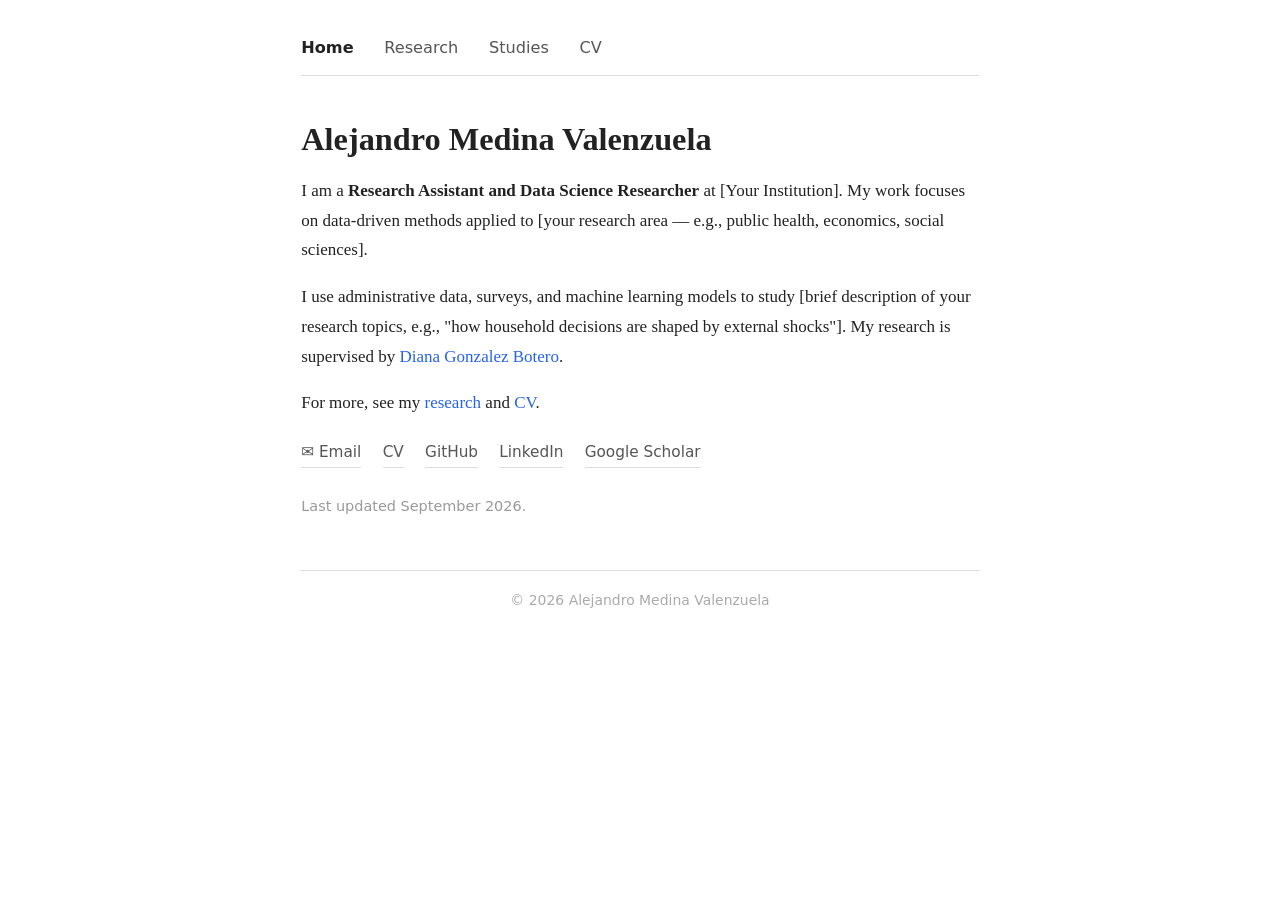
==== index.html @ 5352225d "Initial commit: add portfolio website" ====
<!DOCTYPE html>
<html lang="en">
<head>
  <meta charset="UTF-8" />
  <meta name="viewport" content="width=device-width, initial-scale=1.0" />
  <title>Alejandro Medina — Data Science Researcher</title>
  <link rel="stylesheet" href="style.css" />
</head>

<body>

  <!-- ── Navigation ── -->
  <nav>
    <a href="index.html" class="active">Home</a>
    <a href="research.html">Research</a>
    <a href="studies.html">Studies</a>
    <a href="cv.pdf" target="_blank">CV</a>
  </nav>

  <!-- ── Main Content ── -->
  <main>

    <section class="bio">
      <h1>Alejandro Medina Valenzuela</h1>
      <p>
        I am a <strong>Research Assistant and Data Science Researcher</strong>
        at [Your Institution]. My work focuses on
        data-driven methods applied to [your research area — e.g., public health,
        economics, social sciences].
      </p>
      <p>
        I use administrative data, surveys, and machine learning models to
        study [brief description of your research topics, e.g., "how household
        decisions are shaped by external shocks"].
        My research is supervised by
        <a href="#">Diana Gonzalez Botero</a>.
      </p>
      <p>
        For more, see my <a href="research.html">research</a> and
        <a href="cv.pdf" target="_blank">CV</a>.
      </p>

      <!-- Contact links -->
      <div class="links">
        <a href="mailto:your@email.com">✉ Email</a>
        <a href="cv.pdf" target="_blank">CV</a>
        <a href="https://github.com/yourusername" target="_blank">GitHub</a>
        <a href="https://linkedin.com/in/yourprofile" target="_blank">LinkedIn</a>
        <a href="https://scholar.google.com" target="_blank">Google Scholar</a>
      </div>

      <p class="updated">Last updated September 2026.</p>
    </section>

  </main>

  <!-- ── Footer ── -->
  <footer>
    <p>© 2026 Alejandro Medina Valenzuela</p>
  </footer>

</body>
</html>
---- style.css ----
/* ─────────────────────────────────────────
   BASE RESET & VARIABLES
───────────────────────────────────────── */
*, *::before, *::after {
  box-sizing: border-box;
  margin: 0;
  padding: 0;
}

:root {
  --color-text:       #222;
  --color-muted:      #555;
  --color-link:       #2563eb;
  --color-link-hover: #1d4ed8;
  --color-border:     #ddd;
  --color-bg:         #fff;
  --font-body:        Georgia, 'Times New Roman', serif;
  --font-ui:          system-ui, -apple-system, sans-serif;
  --max-width:        720px;
  --spacing-section:  2.5rem;
}

/* ─────────────────────────────────────────
   BODY & LAYOUT
───────────────────────────────────────── */
html {
  font-size: 17px;
  scroll-behavior: smooth;
}

body {
  font-family:    var(--font-body);
  color:          var(--color-text);
  background:     var(--color-bg);
  line-height:    1.75;
  padding:        2rem 1.25rem 4rem;
  max-width:      var(--max-width);
  margin:         0 auto;
}

/* ─────────────────────────────────────────
   NAVIGATION
───────────────────────────────────────── */
nav {
  margin-bottom: 2.5rem;
  padding-bottom: 0.75rem;
  border-bottom: 1px solid var(--color-border);
  font-family: var(--font-ui);
  font-size: 0.95rem;
}

nav a {
  margin-right:    1.5rem;
  color:           var(--color-muted);
  text-decoration: none;
  transition:      color 0.2s;
}

nav a:hover,
nav a.active {
  color: var(--color-text);
  font-weight: 600;
}

/* ─────────────────────────────────────────
   HEADINGS
───────────────────────────────────────── */
h1 {
  font-size:     1.9rem;
  font-weight:   700;
  margin-bottom: 1rem;
  line-height:   1.25;
}

h2 {
  font-size:     1.5rem;
  font-weight:   700;
  margin-bottom: 1.5rem;
  border-bottom: 1px solid var(--color-border);
  padding-bottom: 0.5rem;
}

h3 {
  font-size:     1.1rem;
  font-weight:   700;
  margin-bottom: 1rem;
  color:         var(--color-muted);
  text-transform: uppercase;
  letter-spacing: 0.04em;
  font-family:   var(--font-ui);
}

/* ─────────────────────────────────────────
   PARAGRAPHS & TEXT
───────────────────────────────────────── */
p {
  margin-bottom: 1rem;
}

a {
  color:           var(--color-link);
  text-decoration: none;
}

a:hover {
  color:           var(--color-link-hover);
  text-decoration: underline;
}

strong {
  font-weight: 700;
}

em {
  font-style: italic;
}

/* ─────────────────────────────────────────
   BIO SECTION (home page)
───────────────────────────────────────── */
.bio {
  margin-top: 0.5rem;
}

/* ─────────────────────────────────────────
   CONTACT / LINKS ROW
───────────────────────────────────────── */
.links {
  display:        flex;
  flex-wrap:      wrap;
  gap:            0.5rem 1.25rem;
  margin:         1.25rem 0;
  font-family:    var(--font-ui);
  font-size:      0.9rem;
}

.links a {
  color:           var(--color-muted);
  text-decoration: none;
  border-bottom:   1px solid var(--color-border);
  padding-bottom:  1px;
  transition:      color 0.2s, border-color 0.2s;
}

.links a:hover {
  color:        var(--color-link);
  border-color: var(--color-link);
}

/* ─────────────────────────────────────────
   LAST UPDATED LINE
───────────────────────────────────────── */
.updated {
  font-size:   0.85rem;
  color:       #999;
  font-family: var(--font-ui);
  margin-top:  1.5rem;
}

/* ─────────────────────────────────────────
   RESEARCH SECTIONS
───────────────────────────────────────── */
.research-section {
  margin-bottom: var(--spacing-section);
}

.paper {
  margin-bottom: 1.5rem;
  padding-bottom: 1.5rem;
  border-bottom: 1px dashed var(--color-border);
}

.paper:last-child {
  border-bottom: none;
}

.paper-title {
  font-weight:   600;
  margin-bottom: 0.25rem;
  font-size:     1rem;
}

.paper-meta {
  font-size:     0.88rem;
  color:         var(--color-muted);
  font-family:   var(--font-ui);
  margin-bottom: 0.4rem;
}

.paper-abstract {
  font-size:   0.93rem;
  color:       #444;
  margin-bottom: 0;
}

/* ─────────────────────────────────────────
   LISTS
───────────────────────────────────────── */
ul {
  padding-left: 1.4rem;
}

ul li {
  margin-bottom: 0.4rem;
  font-size:     0.95rem;
}

/* ─────────────────────────────────────────
   FOOTER
───────────────────────────────────────── */
footer {
  margin-top:    3rem;
  padding-top:   1rem;
  border-top:    1px solid var(--color-border);
  font-size:     0.82rem;
  color:         #aaa;
  font-family:   var(--font-ui);
  text-align:    center;
}

/* ─────────────────────────────────────────
   RESPONSIVE — small screens
───────────────────────────────────────── */
@media (max-width: 540px) {
  html   { font-size: 15px; }
  h1     { font-size: 1.5rem; }
  nav a  { margin-right: 0.9rem; }
}
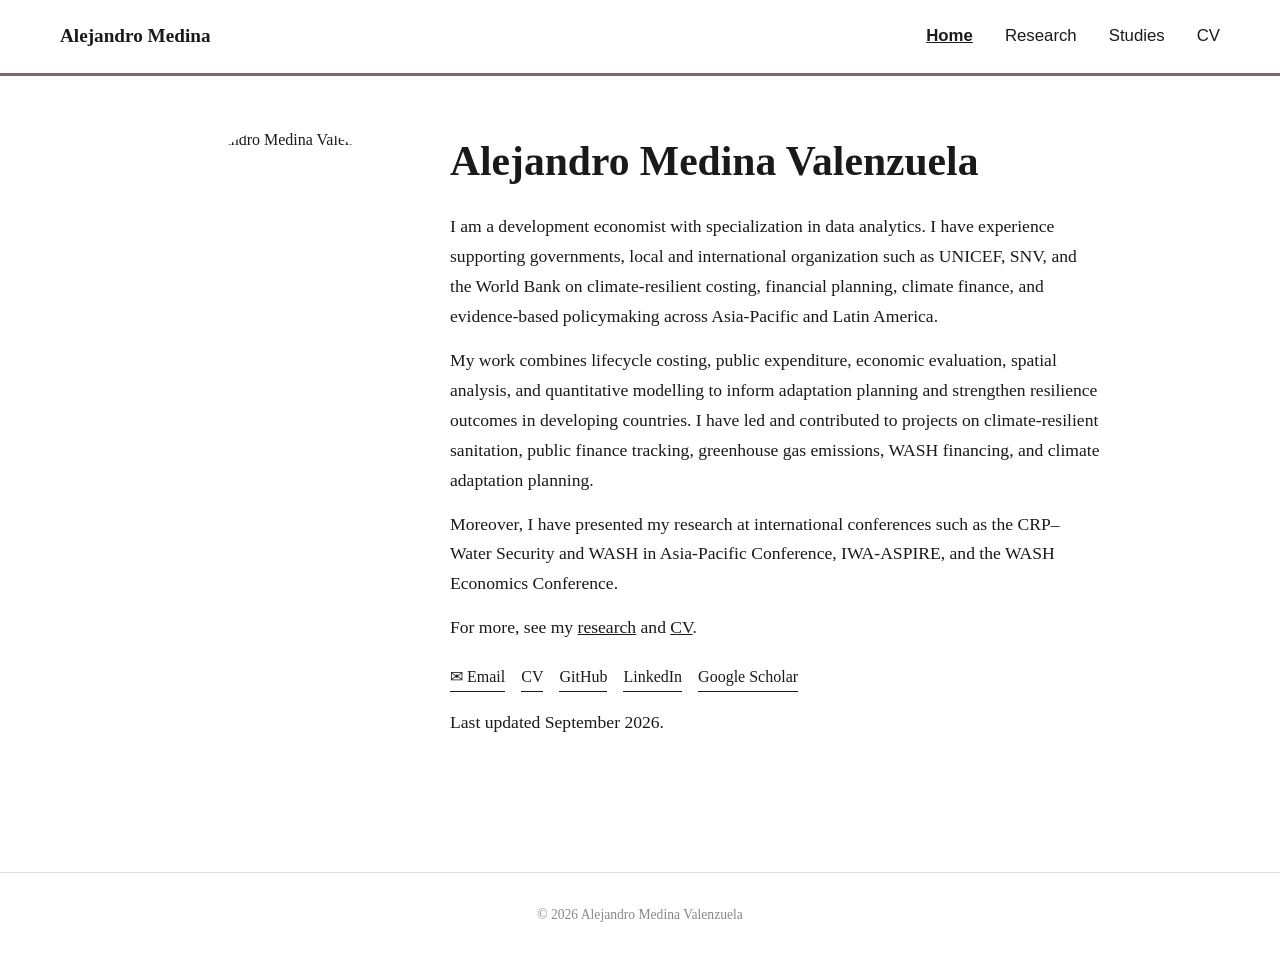
==== commit dfbae1fc: "Update bio section and file index and css" ====
--- a/index.html
+++ b/index.html
@@ -11,45 +11,69 @@
 
   <!-- ── Navigation ── -->
   <nav>
-    <a href="index.html" class="active">Home</a>
-    <a href="research.html">Research</a>
-    <a href="studies.html">Studies</a>
-    <a href="cv.pdf" target="_blank">CV</a>
+    <span class="nav-name">Alejandro Medina</span>
+    <div class="nav-links">
+      <a href="index.html" class="active">Home</a>
+      <a href="research.html">Research</a>
+      <a href="studies.html">Studies</a>
+      <a href="cv.pdf" target="_blank">CV</a>
+    </div>
   </nav>
+
+  <!-- Red separation line under nav -->
+  <hr class="nav-divider" />
 
   <!-- ── Main Content ── -->
   <main>
 
     <section class="bio">
-      <h1>Alejandro Medina Valenzuela</h1>
+
+      <!-- Profile photo (circular) -->
+      <div class="profile-photo">
+        <img src="images/profile.png" alt="Alejandro Medina Valenzuela" />
+      </div>
+
+      <!-- Bio text -->
+      <div class="bio-text">
+        <h1>Alejandro Medina Valenzuela</h1>
+
       <p>
-        I am a <strong>Research Assistant and Data Science Researcher</strong>
-        at [Your Institution]. My work focuses on
-        data-driven methods applied to [your research area — e.g., public health,
-        economics, social sciences].
+        I am a development economist with specialization in data analytics. 
+        I have experience supporting governments, local and international organization
+        such as UNICEF, SNV, and the World Bank on climate-resilient costing,
+        financial planning, climate finance, and evidence-based policymaking
+        across Asia-Pacific and Latin America.
       </p>
       <p>
-        I use administrative data, surveys, and machine learning models to
-        study [brief description of your research topics, e.g., "how household
-        decisions are shaped by external shocks"].
-        My research is supervised by
-        <a href="#">Diana Gonzalez Botero</a>.
+        My work combines lifecycle costing, public expenditure, economic evaluation,
+         spatial analysis, and quantitative modelling to inform adaptation planning 
+         and strengthen resilience outcomes in developing countries. 
+         I have led and contributed to projects on climate-resilient sanitation,
+          public finance tracking, greenhouse gas emissions, WASH financing, 
+          and climate adaptation planning.
       </p>
       <p>
-        For more, see my <a href="research.html">research</a> and
-        <a href="cv.pdf" target="_blank">CV</a>.
-      </p>
+        Moreover, I have presented my research at international conferences such as
+         the CRP–Water Security and WASH in Asia‑Pacific Conference, 
+         IWA‑ASPIRE, and the WASH Economics Conference. 
 
-      <!-- Contact links -->
-      <div class="links">
-        <a href="mailto:your@email.com">✉ Email</a>
-        <a href="cv.pdf" target="_blank">CV</a>
-        <a href="https://github.com/yourusername" target="_blank">GitHub</a>
-        <a href="https://linkedin.com/in/yourprofile" target="_blank">LinkedIn</a>
-        <a href="https://scholar.google.com" target="_blank">Google Scholar</a>
+        <p>
+          For more, see my <a href="research.html">research</a> and
+          <a href="cv.pdf" target="_blank">CV</a>.
+        </p>
+
+        <!-- Contact links -->
+        <div class="links">
+          <a href="mailto:avalenzuela9172@gmail.com">✉ Email</a>
+          <a href="cv.pdf" target="_blank">CV</a>
+          <a href="https://github.com/yourusername" target="_blank">GitHub</a>
+          <a href="https://linkedin.com/in/yourprofile" target="_blank">LinkedIn</a>
+          <a href="https://scholar.google.com" target="_blank">Google Scholar</a>
+        </div>
+
+        <p class="updated">Last updated September 2026.</p>
       </div>
 
-      <p class="updated">Last updated September 2026.</p>
     </section>
 
   </main>
--- a/style.css
+++ b/style.css
@@ -1,228 +1,185 @@
-/* ─────────────────────────────────────────
-   BASE RESET & VARIABLES
-───────────────────────────────────────── */
-*, *::before, *::after {
-  box-sizing: border-box;
+/* ── Reset & Base ── */
+* {
   margin: 0;
   padding: 0;
-}
-
-:root {
-  --color-text:       #222;
-  --color-muted:      #555;
-  --color-link:       #2563eb;
-  --color-link-hover: #1d4ed8;
-  --color-border:     #ddd;
-  --color-bg:         #fff;
-  --font-body:        Georgia, 'Times New Roman', serif;
-  --font-ui:          system-ui, -apple-system, sans-serif;
-  --max-width:        720px;
-  --spacing-section:  2.5rem;
-}
-
-/* ─────────────────────────────────────────
-   BODY & LAYOUT
-───────────────────────────────────────── */
-html {
-  font-size: 17px;
-  scroll-behavior: smooth;
+  box-sizing: border-box;
 }
 
 body {
-  font-family:    var(--font-body);
-  color:          var(--color-text);
-  background:     var(--color-bg);
-  line-height:    1.75;
-  padding:        2rem 1.25rem 4rem;
-  max-width:      var(--max-width);
-  margin:         0 auto;
+  font-family: Georgia, "Times New Roman", serif;
+  color: #1a1a1a;
+  background-color: #fff;
+  line-height: 1.7;
 }
 
-/* ─────────────────────────────────────────
-   NAVIGATION
-───────────────────────────────────────── */
+/* ── Navigation ── */
 nav {
-  margin-bottom: 2.5rem;
-  padding-bottom: 0.75rem;
-  border-bottom: 1px solid var(--color-border);
-  font-family: var(--font-ui);
-  font-size: 0.95rem;
+  display: flex;
+  justify-content: space-between;
+  align-items: center;
+  padding: 20px 60px;
 }
 
-nav a {
-  margin-right:    1.5rem;
-  color:           var(--color-muted);
-  text-decoration: none;
-  transition:      color 0.2s;
+.nav-name {
+  font-weight: bold;
+  font-size: 1.2rem;
+  font-family: Georgia, serif;
 }
 
-nav a:hover,
-nav a.active {
-  color: var(--color-text);
-  font-weight: 600;
+.nav-links {
+  display: flex;
+  gap: 2rem;
 }
 
-/* ─────────────────────────────────────────
-   HEADINGS
-───────────────────────────────────────── */
-h1 {
-  font-size:     1.9rem;
-  font-weight:   700;
-  margin-bottom: 1rem;
-  line-height:   1.25;
+.nav-links a {
+  text-decoration: none;
+  color: #1a1a1a;
+  font-size: 1.05rem;
+  font-family: Arial, sans-serif;
 }
 
-h2 {
-  font-size:     1.5rem;
-  font-weight:   700;
-  margin-bottom: 1.5rem;
-  border-bottom: 1px solid var(--color-border);
-  padding-bottom: 0.5rem;
-}
-
-h3 {
-  font-size:     1.1rem;
-  font-weight:   700;
-  margin-bottom: 1rem;
-  color:         var(--color-muted);
-  text-transform: uppercase;
-  letter-spacing: 0.04em;
-  font-family:   var(--font-ui);
-}
-
-/* ─────────────────────────────────────────
-   PARAGRAPHS & TEXT
-───────────────────────────────────────── */
-p {
-  margin-bottom: 1rem;
-}
-
-a {
-  color:           var(--color-link);
-  text-decoration: none;
-}
-
-a:hover {
-  color:           var(--color-link-hover);
+.nav-links a:hover {
   text-decoration: underline;
 }
 
-strong {
-  font-weight: 700;
+.nav-links a.active {
+  text-decoration: underline;
+  font-weight: bold;
 }
 
-em {
-  font-style: italic;
+/* ── Red Separator Line ── */
+.nav-divider {
+  border: none;
+  height: 3px;
+  background-color: #796b6b;
+  margin: 0 0 50px 0;
+  width: 100%;
 }
 
-/* ─────────────────────────────────────────
-   BIO SECTION (home page)
-───────────────────────────────────────── */
-.bio {
-  margin-top: 0.5rem;
+/* ── Main Content ── */
+main {
+  max-width: 1000px;
+  margin: 0 auto;
+  padding: 0 40px 60px;
 }
 
-/* ─────────────────────────────────────────
-   CONTACT / LINKS ROW
-───────────────────────────────────────── */
+/* ── Bio Section (photo + text side by side) ── */
+.bio {
+  display: flex;
+  align-items: flex-start;
+  gap: 50px;
+}
+
+/* ── Profile Photo ── */
+.profile-photo img {
+  width: 220px;
+  height: 220px;
+  object-fit: cover;
+  border-radius: 50%;
+  display: block;
+  flex-shrink: 0;
+}
+
+/* ── Bio Text ── */
+.bio-text {
+  flex: 1;
+}
+
+.bio-text h1 {
+  font-size: 2.6rem;
+  font-family: Georgia, serif;
+  margin-bottom: 16px;
+  font-weight: bold;
+}
+
+.bio-text p {
+  font-size: 1.1rem;
+  margin-bottom: 14px;
+  color: #1a1a1a;
+}
+
+.bio-text a {
+  color: #1a1a1a;
+  text-decoration: underline;
+}
+
+.bio-text a:hover {
+  color: #cc0000;
+}
+
+/* ── Contact Links ── */
 .links {
-  display:        flex;
-  flex-wrap:      wrap;
-  gap:            0.5rem 1.25rem;
-  margin:         1.25rem 0;
-  font-family:    var(--font-ui);
-  font-size:      0.9rem;
+  display: flex;
+  flex-wrap: wrap;
+  gap: 1rem;
+  margin-top: 20px;
+  margin-bottom: 10px;
 }
 
 .links a {
-  color:           var(--color-muted);
   text-decoration: none;
-  border-bottom:   1px solid var(--color-border);
-  padding-bottom:  1px;
-  transition:      color 0.2s, border-color 0.2s;
+  color: #1a1a1a;
+  font-size: 1rem;
+  border-bottom: 1px solid #1a1a1a;
+  padding-bottom: 1px;
 }
 
 .links a:hover {
-  color:        var(--color-link);
-  border-color: var(--color-link);
+  color: #cc0000;
+  border-color: #cc0000;
 }
 
-/* ─────────────────────────────────────────
-   LAST UPDATED LINE
-───────────────────────────────────────── */
+/* ── Last Updated ── */
 .updated {
-  font-size:   0.85rem;
-  color:       #999;
-  font-family: var(--font-ui);
-  margin-top:  1.5rem;
+  font-size: 0.85rem;
+  color: #777;
+  margin-top: 16px;
 }
 
-/* ─────────────────────────────────────────
-   RESEARCH SECTIONS
-───────────────────────────────────────── */
-.research-section {
-  margin-bottom: var(--spacing-section);
+/* ── Footer ── */
+footer {
+  text-align: center;
+  padding: 30px;
+  font-size: 0.85rem;
+  color: #888;
+  border-top: 1px solid #e0e0e0;
+  margin-top: 60px;
 }
 
-.paper {
-  margin-bottom: 1.5rem;
-  padding-bottom: 1.5rem;
-  border-bottom: 1px dashed var(--color-border);
+/* ── Responsive (Mobile) ── */
+@media (max-width: 768px) {
+  nav {
+    flex-direction: column;
+    align-items: flex-start;
+    gap: 12px;
+    padding: 20px 24px;
+  }
+
+  .nav-links {
+    gap: 1.2rem;
+  }
+
+  main {
+    padding: 0 24px 40px;
+  }
+
+  .bio {
+    flex-direction: column;
+    align-items: center;
+    text-align: center;
+    gap: 30px;
+  }
+
+  .profile-photo img {
+    width: 180px;
+    height: 180px;
+  }
+
+  .bio-text h1 {
+    font-size: 2rem;
+  }
+
+  .links {
+    justify-content: center;
+  }
 }
-
-.paper:last-child {
-  border-bottom: none;
-}
-
-.paper-title {
-  font-weight:   600;
-  margin-bottom: 0.25rem;
-  font-size:     1rem;
-}
-
-.paper-meta {
-  font-size:     0.88rem;
-  color:         var(--color-muted);
-  font-family:   var(--font-ui);
-  margin-bottom: 0.4rem;
-}
-
-.paper-abstract {
-  font-size:   0.93rem;
-  color:       #444;
-  margin-bottom: 0;
-}
-
-/* ─────────────────────────────────────────
-   LISTS
-───────────────────────────────────────── */
-ul {
-  padding-left: 1.4rem;
-}
-
-ul li {
-  margin-bottom: 0.4rem;
-  font-size:     0.95rem;
-}
-
-/* ─────────────────────────────────────────
-   FOOTER
-───────────────────────────────────────── */
-footer {
-  margin-top:    3rem;
-  padding-top:   1rem;
-  border-top:    1px solid var(--color-border);
-  font-size:     0.82rem;
-  color:         #aaa;
-  font-family:   var(--font-ui);
-  text-align:    center;
-}
-
-/* ─────────────────────────────────────────
-   RESPONSIVE — small screens
-───────────────────────────────────────── */
-@media (max-width: 540px) {
-  html   { font-size: 15px; }
-  h1     { font-size: 1.5rem; }
-  nav a  { margin-right: 0.9rem; }
-}
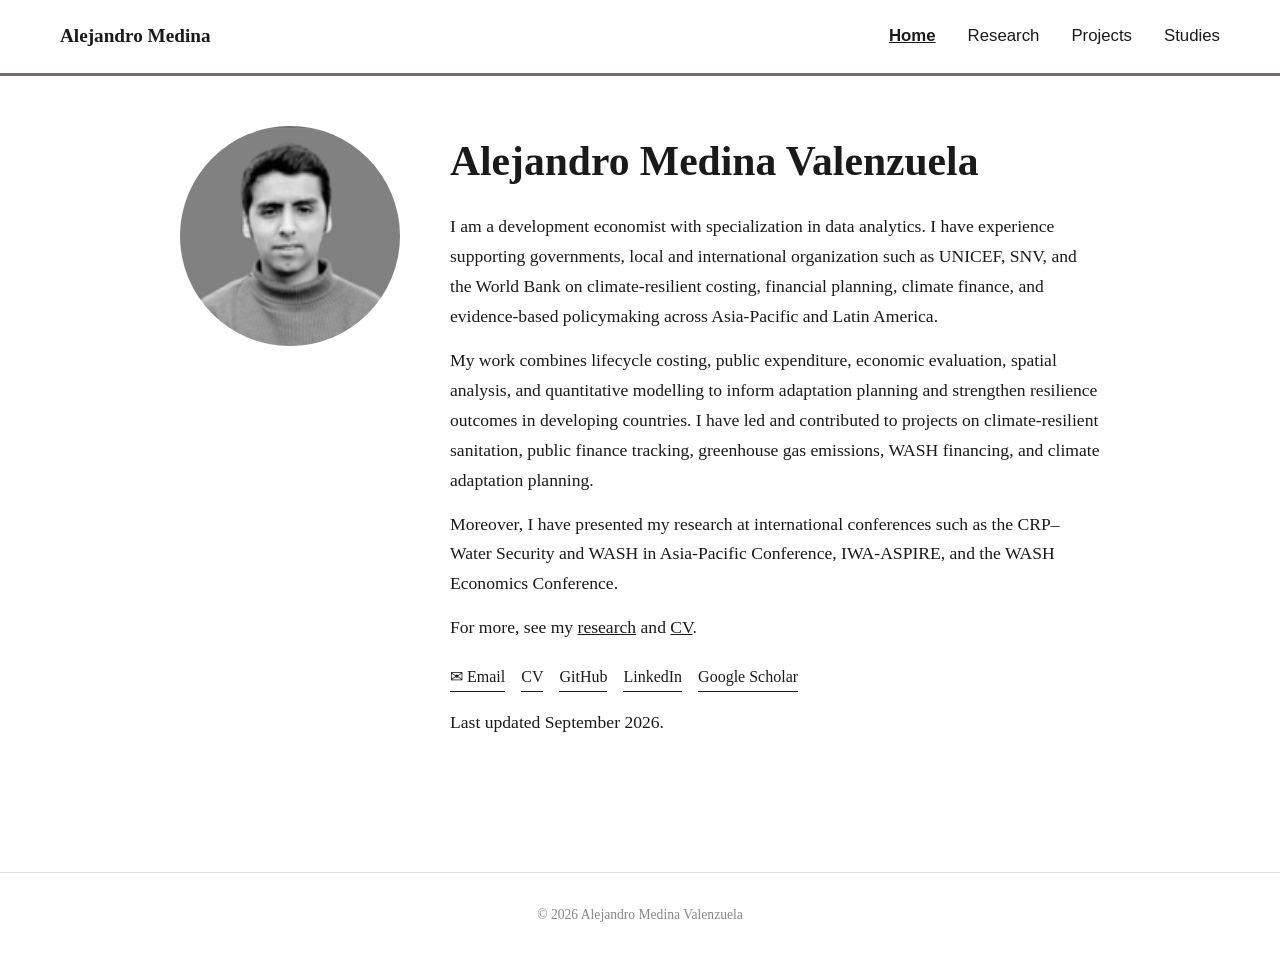
==== commit e1ccf022: "Update sections" ====
--- a/index.html
+++ b/index.html
@@ -15,8 +15,9 @@
     <div class="nav-links">
       <a href="index.html" class="active">Home</a>
       <a href="research.html">Research</a>
+      <a href="projects.html">Projects</a>
       <a href="studies.html">Studies</a>
-      <a href="cv.pdf" target="_blank">CV</a>
+      <!-- <a href="cv.pdf" target="_blank">CV</a> -->
     </div>
   </nav>
 
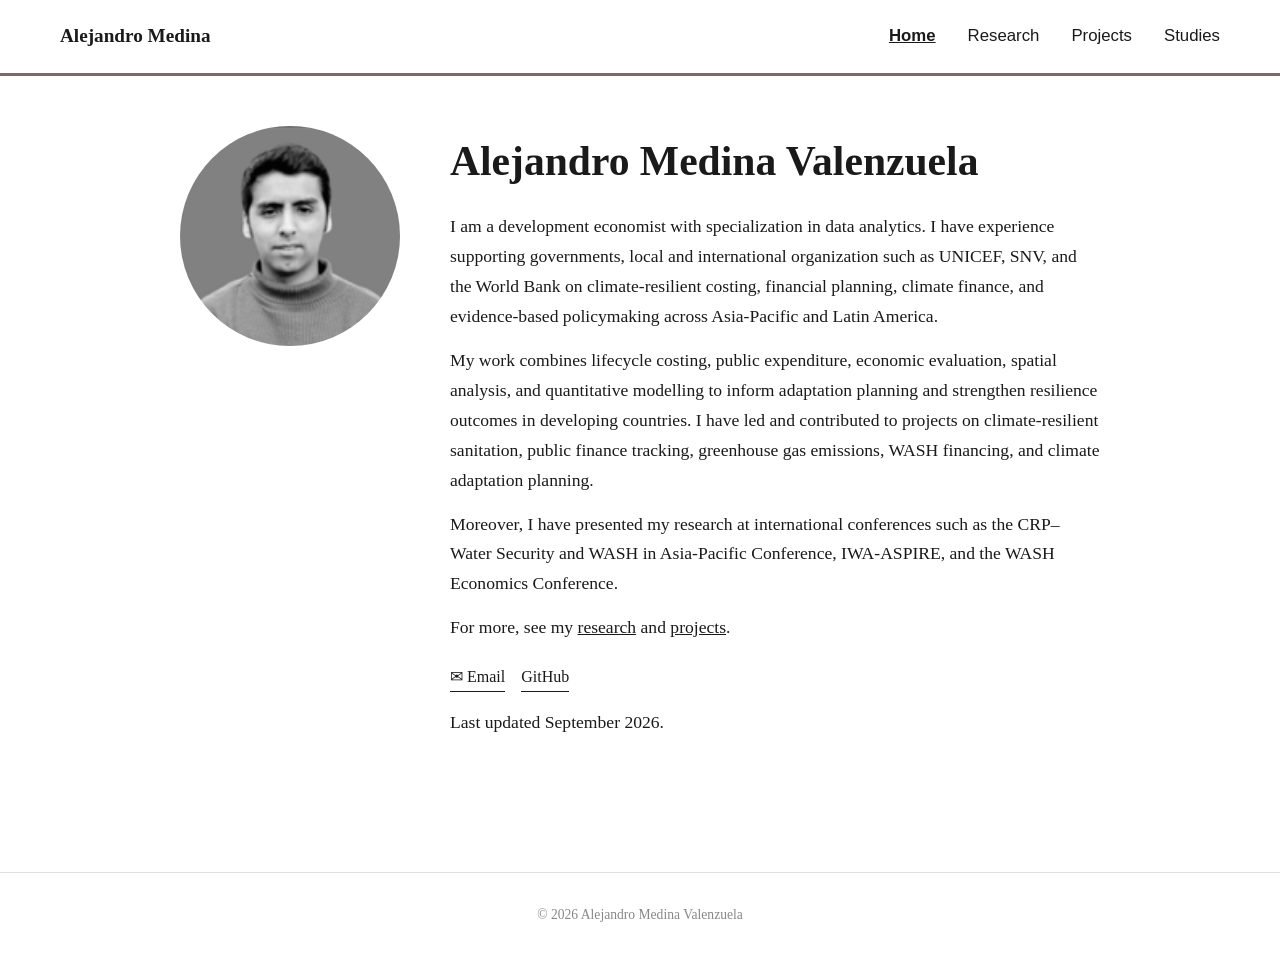
==== commit 774883ed: "Update Cv" ====
--- a/index.html
+++ b/index.html
@@ -60,16 +60,16 @@
 
         <p>
           For more, see my <a href="research.html">research</a> and
-          <a href="cv.pdf" target="_blank">CV</a>.
+          <a href="projects.html">projects</a>.
         </p>
 
         <!-- Contact links -->
         <div class="links">
           <a href="mailto:avalenzuela9172@gmail.com">✉ Email</a>
-          <a href="cv.pdf" target="_blank">CV</a>
+          <!--<a href="cv.pdf" target="_blank">CV</a>-->
           <a href="https://github.com/yourusername" target="_blank">GitHub</a>
-          <a href="https://linkedin.com/in/yourprofile" target="_blank">LinkedIn</a>
-          <a href="https://scholar.google.com" target="_blank">Google Scholar</a>
+          <!--<a href="https://linkedin.com/in/yourprofile" target="_blank">LinkedIn</a>-->
+          <!--<a href="https://scholar.google.com" target="_blank">Google Scholar</a>-->
         </div>
 
         <p class="updated">Last updated September 2026.</p>
